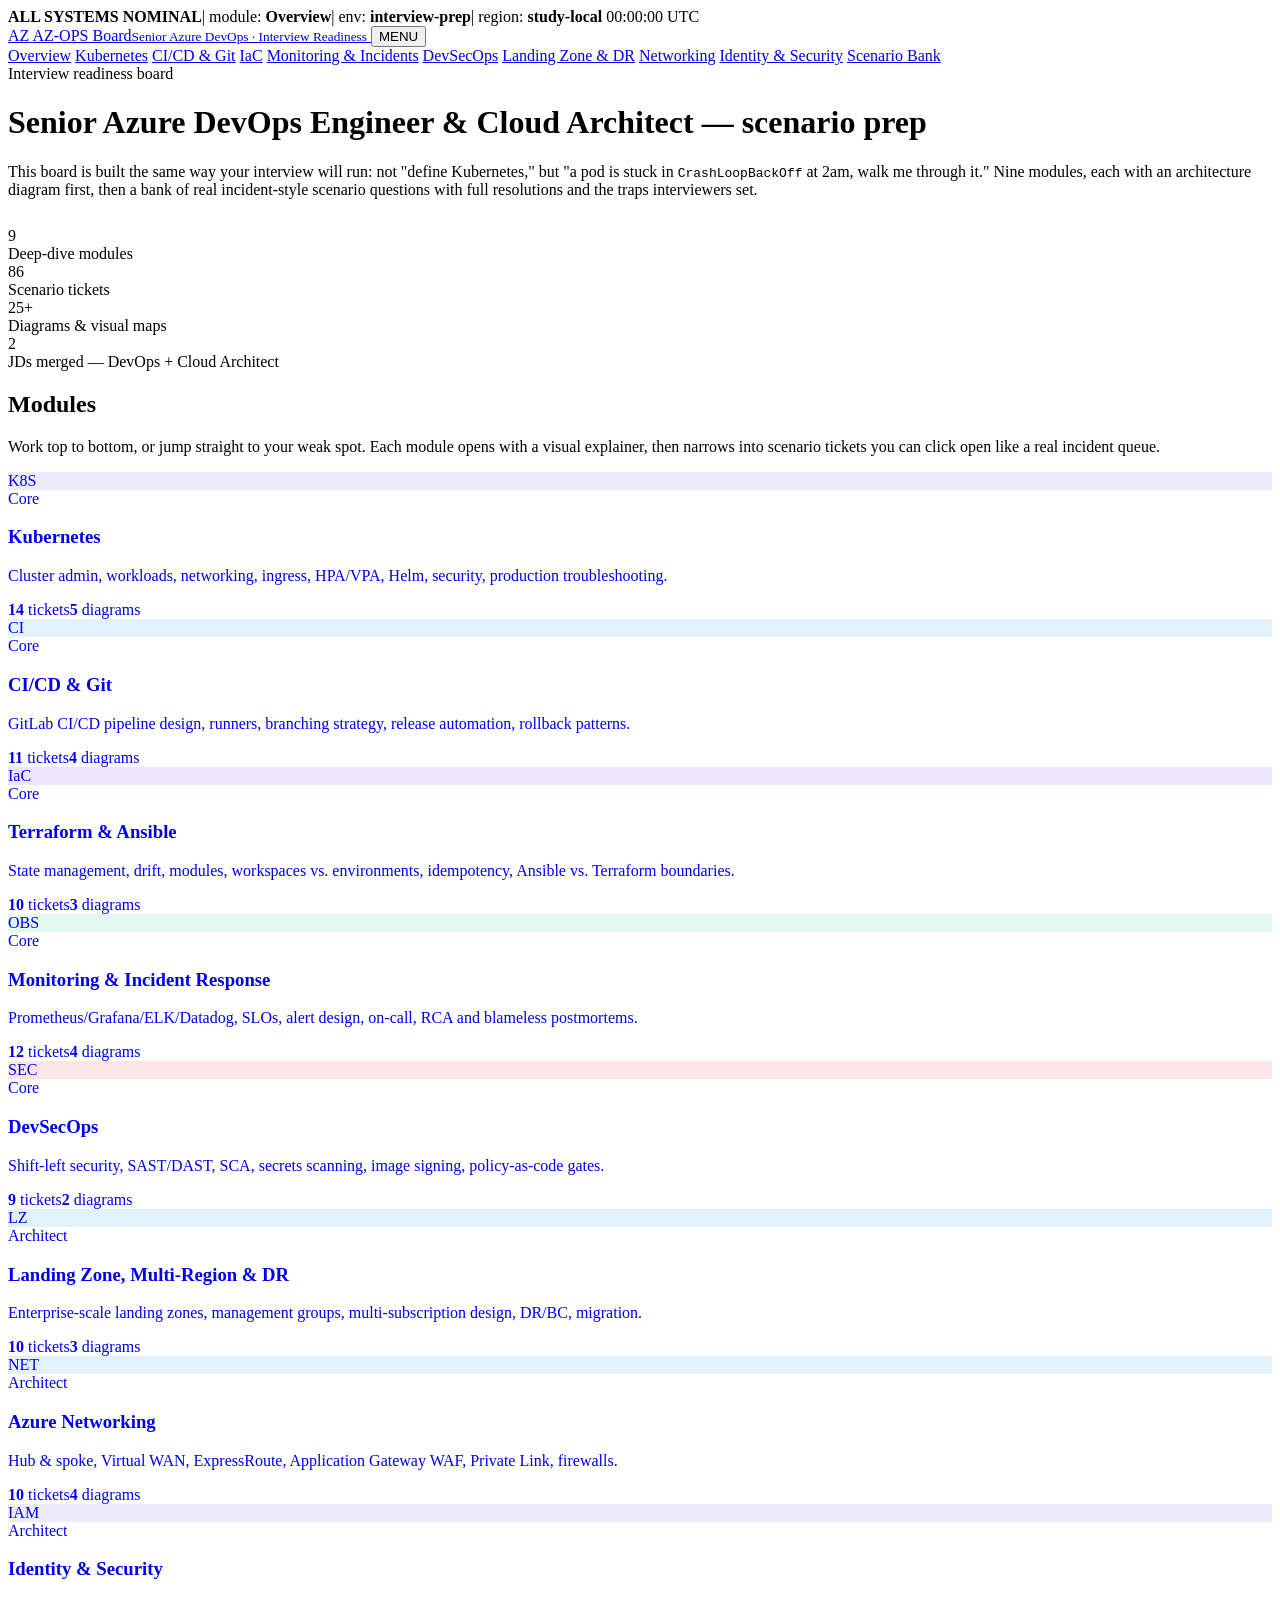
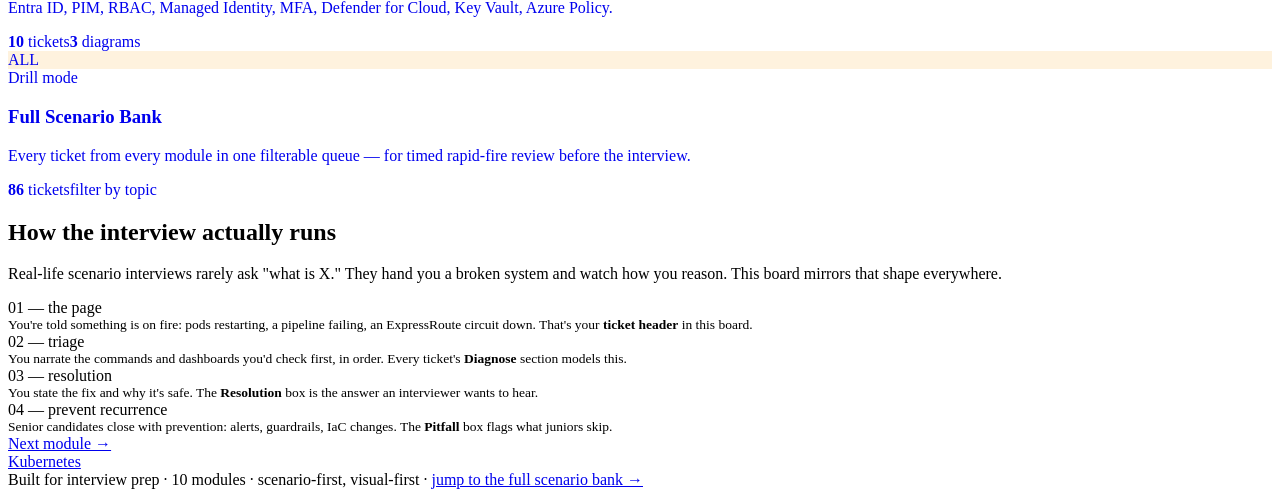
==== index.html @ 0ca9db98 "Add files via upload" ====
<!doctype html>
<html lang="en">
<head>
<meta charset="utf-8">
<meta name="viewport" content="width=device-width, initial-scale=1">
<title>Overview · AZ-OPS Readiness Board</title>
<meta name="description" content="Scenario-based interview prep for Senior Azure DevOps / Cloud Architect roles — Kubernetes, CI/CD, IaC, monitoring, incident response, DevSecOps and Azure architecture.">
<link rel="stylesheet" href="assets/style.css">
</head>
<body>
<header class="site-header">
  <div class="statusbar">
      <span class="dot"></span><b>ALL SYSTEMS NOMINAL</b><span class="sep">|</span>
      <span>module: <b>Overview</b></span><span class="sep">|</span>
      <span>env: <b>interview-prep</b></span><span class="sep">|</span>
      <span>region: <b>study-local</b></span>
      <span class="fill"></span>
      <span data-live-clock>00:00:00 UTC</span>
    </div>
  <div class="header-inner">
    <a class="brand" href="index.html">
      <span class="mark">AZ</span>
      <span>AZ-OPS Board<small>Senior Azure DevOps &middot; Interview Readiness</small></span>
    </a>
    <button class="nav-toggle" aria-label="Toggle navigation">MENU</button>
    <nav class="main-nav">
        <a href="index.html" class="active">Overview</a>
        <a href="kubernetes.html">Kubernetes</a>
        <a href="cicd-git.html">CI/CD & Git</a>
        <a href="iac.html">IaC</a>
        <a href="monitoring-incident.html">Monitoring & Incidents</a>
        <a href="devsecops.html">DevSecOps</a>
        <a href="azure-landing-zone.html">Landing Zone & DR</a>
        <a href="azure-networking.html">Networking</a>
        <a href="azure-identity-security.html">Identity & Security</a>
        <a href="scenarios.html">Scenario Bank</a>
    </nav>
  </div>
</header>
<main>
<div class="shell page-hero">
  <div class="eyebrow"><span class="dot"></span> Interview readiness board</div>
  <h1>Senior Azure DevOps Engineer &amp; Cloud Architect — scenario prep</h1>
  <p class="lede">This board is built the same way your interview will run: not "define Kubernetes," but "a pod is stuck in <code>CrashLoopBackOff</code> at 2am, walk me through it." Nine modules, each with an architecture diagram first, then a bank of real incident-style scenario questions with full resolutions and the traps interviewers set.</p>

  <div class="stat-strip" style="margin-top:28px;">
    <div class="stat"><div class="n">9</div><div class="l">Deep-dive modules</div></div>
    <div class="stat"><div class="n">86</div><div class="l">Scenario tickets</div></div>
    <div class="stat"><div class="n">25+</div><div class="l">Diagrams &amp; visual maps</div></div>
    <div class="stat"><div class="n">2</div><div class="l">JDs merged — DevOps + Cloud Architect</div></div>
  </div>
</div>

<div class="shell section">
  <div class="section-head">
    <div>
      <h2>Modules</h2>
      <p class="section-desc">Work top to bottom, or jump straight to your weak spot. Each module opens with a visual explainer, then narrows into scenario tickets you can click open like a real incident queue.</p>
    </div>
  </div>

  <div class="grid grid-3">

    <a class="topic-card" href="kubernetes.html" style="text-decoration:none;">
      <div class="glow" style="background:var(--k8s);"></div>
      <div class="row1"><div class="icn" style="background:rgba(139,123,240,0.15); color:var(--k8s);">K8S</div><span class="tag violet">Core</span></div>
      <h3>Kubernetes</h3>
      <p>Cluster admin, workloads, networking, ingress, HPA/VPA, Helm, security, production troubleshooting.</p>
      <div class="meta"><span><b>14</b> tickets</span><span><b>5</b> diagrams</span></div>
    </a>

    <a class="topic-card" href="cicd-git.html" style="text-decoration:none;">
      <div class="glow" style="background:var(--azure);"></div>
      <div class="row1"><div class="icn" style="background:rgba(63,169,245,0.15); color:var(--azure);">CI</div><span class="tag blue">Core</span></div>
      <h3>CI/CD &amp; Git</h3>
      <p>GitLab CI/CD pipeline design, runners, branching strategy, release automation, rollback patterns.</p>
      <div class="meta"><span><b>11</b> tickets</span><span><b>4</b> diagrams</span></div>
    </a>

    <a class="topic-card" href="iac.html" style="text-decoration:none;">
      <div class="glow" style="background:var(--terraform);"></div>
      <div class="row1"><div class="icn" style="background:rgba(123,91,224,0.15); color:var(--terraform);">IaC</div><span class="tag violet">Core</span></div>
      <h3>Terraform &amp; Ansible</h3>
      <p>State management, drift, modules, workspaces vs. environments, idempotency, Ansible vs. Terraform boundaries.</p>
      <div class="meta"><span><b>10</b> tickets</span><span><b>3</b> diagrams</span></div>
    </a>

    <a class="topic-card" href="monitoring-incident.html" style="text-decoration:none;">
      <div class="glow" style="background:var(--green);"></div>
      <div class="row1"><div class="icn" style="background:rgba(53,211,153,0.15); color:var(--green);">OBS</div><span class="tag green">Core</span></div>
      <h3>Monitoring &amp; Incident Response</h3>
      <p>Prometheus/Grafana/ELK/Datadog, SLOs, alert design, on-call, RCA and blameless postmortems.</p>
      <div class="meta"><span><b>12</b> tickets</span><span><b>4</b> diagrams</span></div>
    </a>

    <a class="topic-card" href="devsecops.html" style="text-decoration:none;">
      <div class="glow" style="background:var(--red);"></div>
      <div class="row1"><div class="icn" style="background:rgba(240,85,90,0.15); color:var(--red);">SEC</div><span class="tag red">Core</span></div>
      <h3>DevSecOps</h3>
      <p>Shift-left security, SAST/DAST, SCA, secrets scanning, image signing, policy-as-code gates.</p>
      <div class="meta"><span><b>9</b> tickets</span><span><b>2</b> diagrams</span></div>
    </a>

    <a class="topic-card" href="azure-landing-zone.html" style="text-decoration:none;">
      <div class="glow" style="background:var(--azure);"></div>
      <div class="row1"><div class="icn" style="background:rgba(63,169,245,0.15); color:var(--azure);">LZ</div><span class="tag blue">Architect</span></div>
      <h3>Landing Zone, Multi-Region &amp; DR</h3>
      <p>Enterprise-scale landing zones, management groups, multi-subscription design, DR/BC, migration.</p>
      <div class="meta"><span><b>10</b> tickets</span><span><b>3</b> diagrams</span></div>
    </a>

    <a class="topic-card" href="azure-networking.html" style="text-decoration:none;">
      <div class="glow" style="background:var(--azure);"></div>
      <div class="row1"><div class="icn" style="background:rgba(63,169,245,0.15); color:var(--azure);">NET</div><span class="tag blue">Architect</span></div>
      <h3>Azure Networking</h3>
      <p>Hub &amp; spoke, Virtual WAN, ExpressRoute, Application Gateway WAF, Private Link, firewalls.</p>
      <div class="meta"><span><b>10</b> tickets</span><span><b>4</b> diagrams</span></div>
    </a>

    <a class="topic-card" href="azure-identity-security.html" style="text-decoration:none;">
      <div class="glow" style="background:var(--k8s);"></div>
      <div class="row1"><div class="icn" style="background:rgba(139,123,240,0.15); color:var(--k8s);">IAM</div><span class="tag violet">Architect</span></div>
      <h3>Identity &amp; Security</h3>
      <p>Entra ID, PIM, RBAC, Managed Identity, MFA, Defender for Cloud, Key Vault, Azure Policy.</p>
      <div class="meta"><span><b>10</b> tickets</span><span><b>3</b> diagrams</span></div>
    </a>

    <a class="topic-card" href="scenarios.html" style="text-decoration:none;">
      <div class="glow" style="background:var(--amber);"></div>
      <div class="row1"><div class="icn" style="background:rgba(245,166,35,0.15); color:var(--amber);">ALL</div><span class="tag amber">Drill mode</span></div>
      <h3>Full Scenario Bank</h3>
      <p>Every ticket from every module in one filterable queue — for timed rapid-fire review before the interview.</p>
      <div class="meta"><span><b>86</b> tickets</span><span>filter by topic</span></div>
    </a>

  </div>
</div>

<div class="shell section">
  <div class="section-head"><div><h2>How the interview actually runs</h2>
  <p class="section-desc">Real-life scenario interviews rarely ask "what is X." They hand you a broken system and watch how you reason. This board mirrors that shape everywhere.</p></div></div>

  <div class="grid grid-4">
    <div class="panel panel-pad">
      <div class="panel-title">01 — the page</div>
      <p class="text-dim" style="font-size:13.5px; margin:0;">You're told something is on fire: pods restarting, a pipeline failing, an ExpressRoute circuit down. That's your <strong>ticket header</strong> in this board.</p>
    </div>
    <div class="panel panel-pad">
      <div class="panel-title">02 — triage</div>
      <p class="text-dim" style="font-size:13.5px; margin:0;">You narrate the commands and dashboards you'd check first, in order. Every ticket's <strong>Diagnose</strong> section models this.</p>
    </div>
    <div class="panel panel-pad">
      <div class="panel-title">03 — resolution</div>
      <p class="text-dim" style="font-size:13.5px; margin:0;">You state the fix and why it's safe. The <strong>Resolution</strong> box is the answer an interviewer wants to hear.</p>
    </div>
    <div class="panel panel-pad">
      <div class="panel-title">04 — prevent recurrence</div>
      <p class="text-dim" style="font-size:13.5px; margin:0;">Senior candidates close with prevention: alerts, guardrails, IaC changes. The <strong>Pitfall</strong> box flags what juniors skip.</p>
    </div>
  </div>
</div>

</main>
<div class="shell">
  <div class="module-nav">
    <div></div>
    <a href="kubernetes.html" class="next"><div class="lbl">Next module &rarr;</div><div class="ttl">Kubernetes</div></a>
    </div>
</div>
<footer class="site-footer">
  Built for interview prep &middot; 10 modules &middot; scenario-first, visual-first &middot; <a href="scenarios.html">jump to the full scenario bank &rarr;</a>
</footer>
<script src="assets/main.js"></script>
</body>
</html>
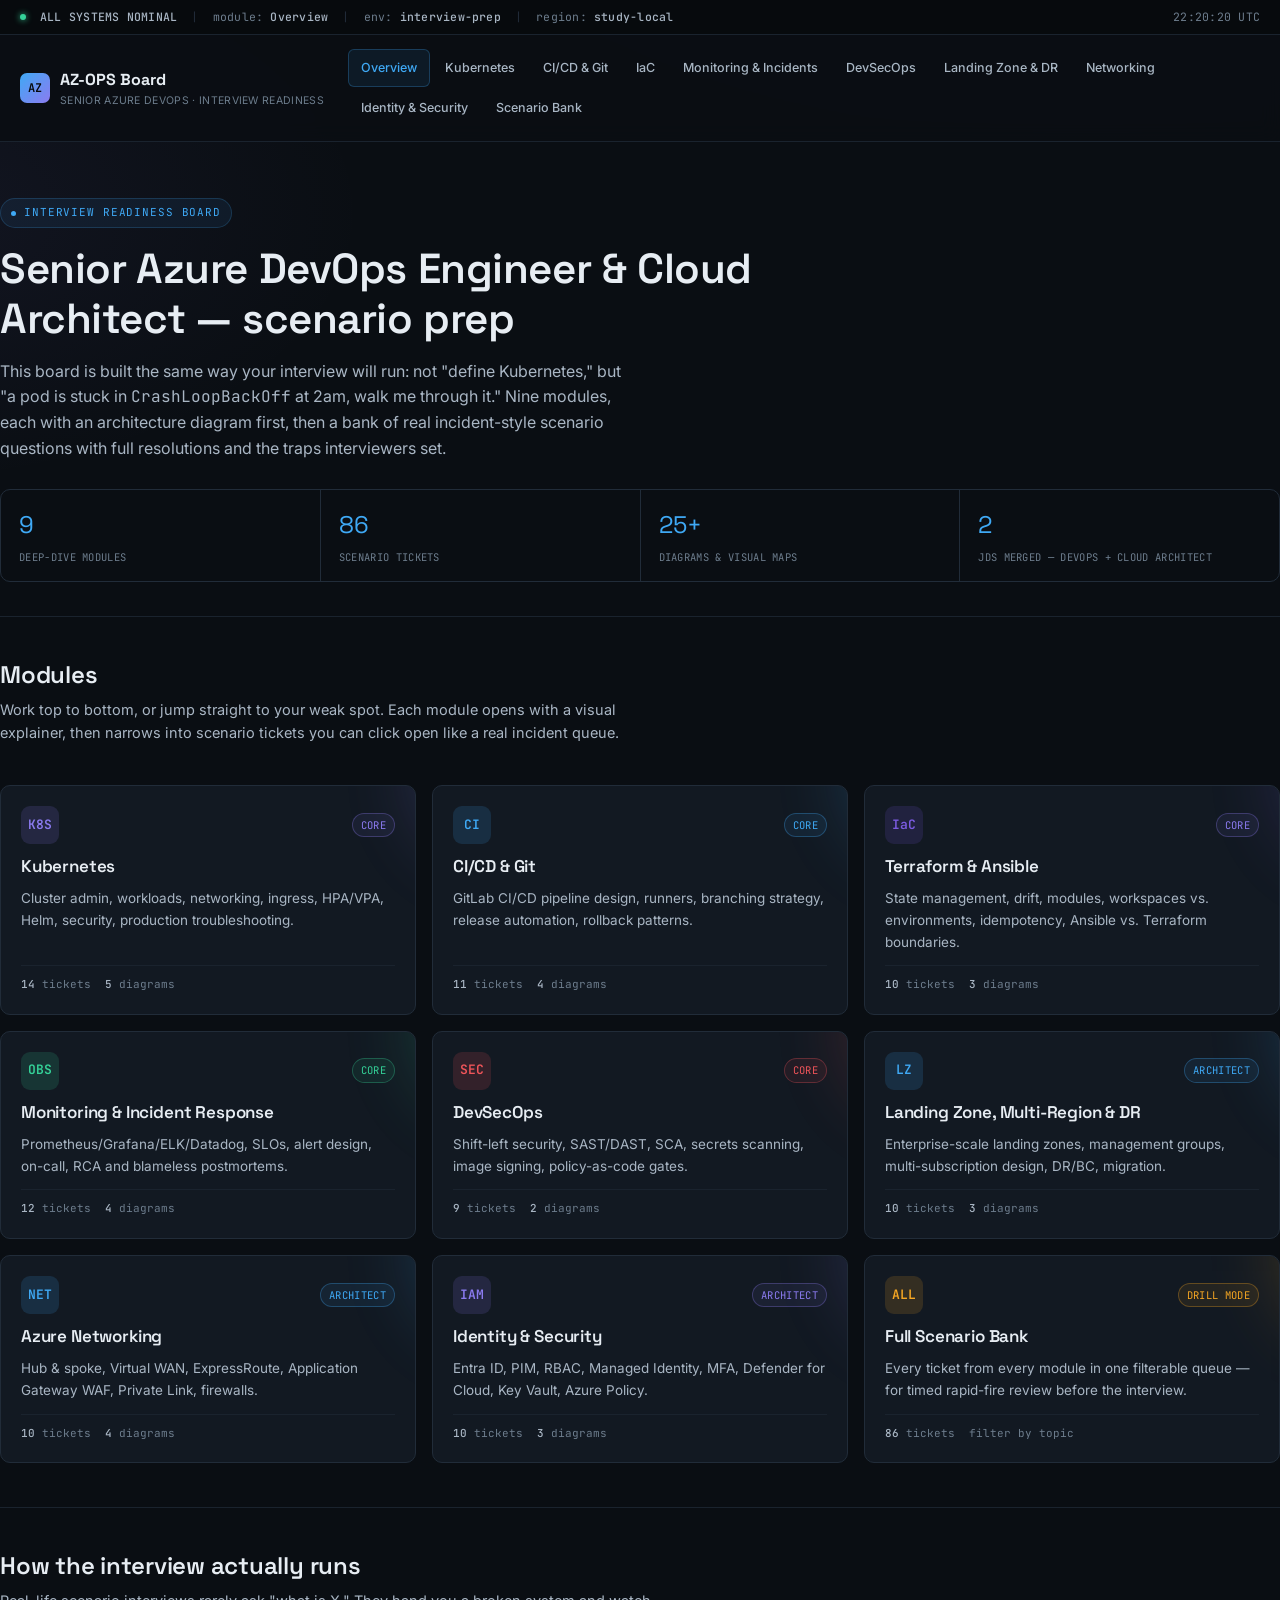
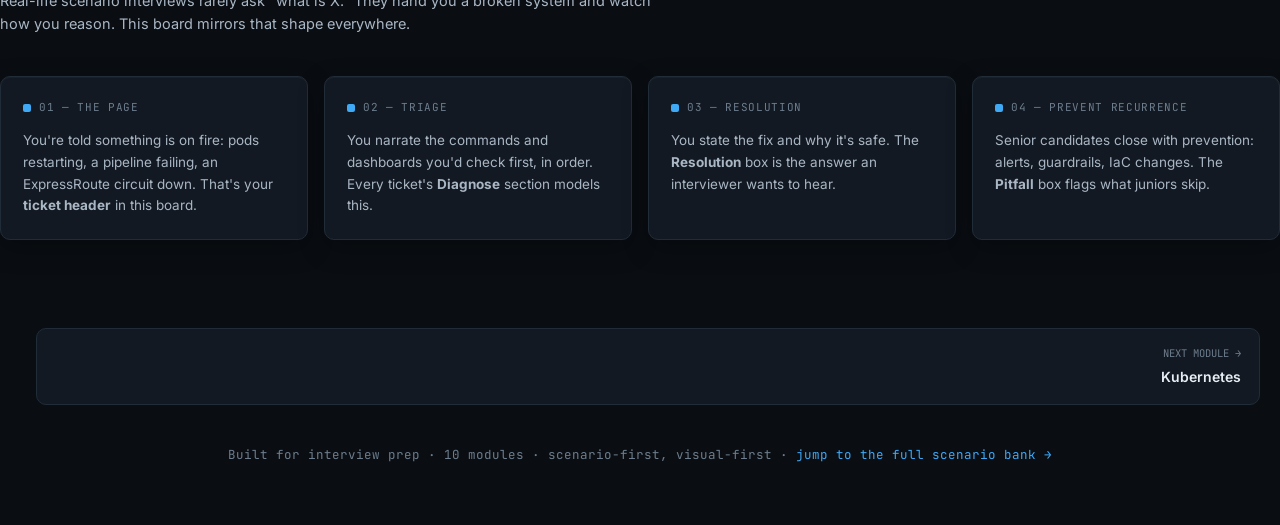
==== commit 8846e748: "Update stylesheet and script links to relative paths" ====
--- a/index.html
+++ b/index.html
@@ -5,7 +5,7 @@
 <meta name="viewport" content="width=device-width, initial-scale=1">
 <title>Overview · AZ-OPS Readiness Board</title>
 <meta name="description" content="Scenario-based interview prep for Senior Azure DevOps / Cloud Architect roles — Kubernetes, CI/CD, IaC, monitoring, incident response, DevSecOps and Azure architecture.">
-<link rel="stylesheet" href="assets/style.css">
+<link rel="stylesheet" href="./assets/style.css">
 </head>
 <body>
 <header class="site-header">
@@ -170,6 +170,6 @@
 <footer class="site-footer">
   Built for interview prep &middot; 10 modules &middot; scenario-first, visual-first &middot; <a href="scenarios.html">jump to the full scenario bank &rarr;</a>
 </footer>
-<script src="assets/main.js"></script>
+<script src="./assets/main.js"></script>
 </body>
 </html>
--- a/assets/style.css
+++ b/assets/style.css
@@ -0,0 +1,281 @@
+/* =====================================================================
+   AZ-OPS READINESS BOARD — shared design system
+   Theme: night operations console. The interview is scenario-based
+   ("what do you do when X breaks"), so the whole UI borrows the visual
+   language of the tools this JD is actually about: status boards,
+   incident tickets, topology maps, pipeline runs.
+   ===================================================================== */
+
+@import url('https://fonts.googleapis.com/css2?family=Space+Grotesk:wght@500;600;700&family=Inter:wght@400;500;600;700&family=JetBrains+Mono:wght@400;500;600&display=swap');
+
+:root{
+  --bg:            #0a0e13;
+  --bg-raised:     #0f151c;
+  --panel:         #121922;
+  --panel-2:       #161f2a;
+  --border:        #212c39;
+  --border-soft:   #1a232e;
+  --text:          #e7edf3;
+  --text-dim:      #a9b6c4;
+  --text-mute:     #6d7d8d;
+
+  --azure:         #3fa9f5;
+  --azure-dim:     #1f5f8f;
+  --k8s:           #8b7bf0;
+  --k8s-dim:       #4b3f96;
+  --terraform:     #7b5be0;
+  --green:         #35d399;
+  --amber:         #f5a623;
+  --red:           #f0555a;
+  --sev1:          #f0555a;
+  --sev2:          #f5a623;
+  --sev3:          #3fa9f5;
+
+  --font-display:  'Space Grotesk', sans-serif;
+  --font-body:     'Inter', sans-serif;
+  --font-mono:     'JetBrains Mono', monospace;
+
+  --radius:        10px;
+  --radius-sm:     6px;
+  --shadow-panel:  0 1px 0 rgba(255,255,255,0.03) inset, 0 8px 24px rgba(0,0,0,0.35);
+}
+
+*,*::before,*::after{ box-sizing:border-box; }
+html{ scroll-behavior:smooth; }
+@media (prefers-reduced-motion: reduce){
+  html{ scroll-behavior:auto; }
+  *{ animation-duration:0.001ms !important; animation-iteration-count:1 !important; transition-duration:0.001ms !important; }
+}
+
+body{
+  margin:0;
+  background:
+    radial-gradient(1200px 600px at 85% -10%, rgba(63,169,245,0.08), transparent 60%),
+    radial-gradient(900px 500px at -10% 10%, rgba(139,123,240,0.07), transparent 55%),
+    var(--bg);
+  color:var(--text);
+  font-family:var(--font-body);
+  font-size:15px;
+  line-height:1.6;
+  -webkit-font-smoothing:antialiased;
+}
+
+a{ color:inherit; text-decoration:none; }
+img,svg{ max-width:100%; display:block; }
+code, .mono{ font-family:var(--font-mono); }
+
+h1,h2,h3,h4{ font-family:var(--font-display); font-weight:600; line-height:1.2; margin:0; letter-spacing:-0.01em; }
+
+::selection{ background:var(--azure-dim); color:#fff; }
+
+/* Top status bar — a persistent "monitoring header" strip on every page. */
+.statusbar{
+  display:flex; align-items:center; gap:14px;
+  padding:8px 20px;
+  background:#070a0d;
+  border-bottom:1px solid var(--border-soft);
+  font-family:var(--font-mono);
+  font-size:11.5px;
+  color:var(--text-mute);
+  letter-spacing:.02em;
+  overflow-x:auto;
+  white-space:nowrap;
+}
+.statusbar .dot{ width:6px; height:6px; border-radius:50%; background:var(--green); box-shadow:0 0 6px var(--green); flex:none; }
+.statusbar .sep{ color:var(--border); }
+.statusbar .fill{ flex:1; }
+.statusbar b{ color:var(--text-dim); font-weight:500; }
+
+/* Header / primary nav */
+.site-header{
+  position:sticky; top:0; z-index:50;
+  background:rgba(10,14,19,0.9);
+  backdrop-filter:blur(10px);
+  border-bottom:1px solid var(--border-soft);
+}
+.header-inner{
+  max-width:1280px; margin:0 auto;
+  display:flex; align-items:center; gap:24px;
+  padding:14px 20px;
+}
+.brand{ display:flex; align-items:center; gap:10px; font-family:var(--font-display); font-weight:700; font-size:16px; color:var(--text); flex:none; }
+.brand .mark{
+  width:30px; height:30px; border-radius:7px;
+  background:linear-gradient(135deg, var(--azure), var(--k8s));
+  display:flex; align-items:center; justify-content:center;
+  font-family:var(--font-mono); font-size:12px; font-weight:600; color:#06090c;
+}
+.brand small{ display:block; font-family:var(--font-body); font-weight:400; font-size:10.5px; color:var(--text-mute); letter-spacing:.03em; text-transform:uppercase; }
+
+.nav-toggle{ display:none; margin-left:auto; background:none; border:1px solid var(--border); color:var(--text-dim); border-radius:var(--radius-sm); padding:8px 10px; font-family:var(--font-mono); font-size:12px; cursor:pointer; }
+
+.main-nav{ display:flex; flex-wrap:wrap; gap:2px; margin-left:auto; }
+.main-nav a{
+  padding:8px 12px; border-radius:var(--radius-sm);
+  font-size:12.5px; color:var(--text-dim); font-weight:500;
+  border:1px solid transparent;
+}
+.main-nav a:hover{ color:var(--text); background:var(--panel); border-color:var(--border-soft); }
+.main-nav a.active{ color:var(--azure); background:rgba(63,169,245,0.09); border-color:rgba(63,169,245,0.25); }
+
+@media (max-width:1080px){
+  .main-nav{ display:none; width:100%; order:3; flex-direction:column; padding-top:10px; }
+  .main-nav.open{ display:flex; }
+  .nav-toggle{ display:block; }
+  .header-inner{ flex-wrap:wrap; }
+}
+
+/* Layout shells */
+.shell{ max-width:1280px; margin:0 auto; padding:0 20px; }
+.page-hero{ padding:56px 0 34px; border-bottom:1px solid var(--border-soft); }
+.eyebrow{
+  display:inline-flex; align-items:center; gap:8px;
+  font-family:var(--font-mono); font-size:11px; letter-spacing:.08em; text-transform:uppercase;
+  color:var(--azure); background:rgba(63,169,245,0.08); border:1px solid rgba(63,169,245,0.2);
+  padding:5px 10px; border-radius:100px; margin-bottom:16px;
+}
+.eyebrow .dot{ width:5px; height:5px; border-radius:50%; background:var(--azure); }
+.page-hero h1{ font-size:clamp(28px,4vw,42px); max-width:820px; }
+.page-hero p.lede{ margin-top:14px; max-width:640px; color:var(--text-dim); font-size:16px; }
+
+.section{ padding:44px 0; border-bottom:1px solid var(--border-soft); }
+.section:last-of-type{ border-bottom:none; }
+.section-head{ display:flex; align-items:flex-end; justify-content:space-between; gap:20px; margin-bottom:26px; flex-wrap:wrap; }
+.section-head h2{ font-size:24px; }
+.section-head .num{ font-family:var(--font-mono); color:var(--text-mute); font-size:12px; }
+.section-desc{ color:var(--text-dim); max-width:680px; margin-top:8px; font-size:14.5px; }
+
+/* Panels / cards */
+.panel{ background:var(--panel); border:1px solid var(--border); border-radius:var(--radius); box-shadow:var(--shadow-panel); }
+.panel-pad{ padding:22px; }
+.panel-title{ display:flex; align-items:center; gap:8px; font-family:var(--font-mono); font-size:11px; text-transform:uppercase; letter-spacing:.06em; color:var(--text-mute); margin-bottom:14px; }
+.panel-title::before{ content:''; width:8px; height:8px; border-radius:2px; background:var(--azure); flex:none; }
+
+.grid{ display:grid; gap:16px; }
+.grid-2{ grid-template-columns:repeat(2,1fr); }
+.grid-3{ grid-template-columns:repeat(3,1fr); }
+.grid-4{ grid-template-columns:repeat(4,1fr); }
+@media (max-width:900px){ .grid-2,.grid-3,.grid-4{ grid-template-columns:1fr; } }
+@media (min-width:901px) and (max-width:1180px){ .grid-4{ grid-template-columns:repeat(2,1fr); } }
+
+/* Topic cards on the hub */
+.topic-card{ position:relative; background:var(--panel); border:1px solid var(--border); border-radius:var(--radius); padding:20px; display:flex; flex-direction:column; gap:12px; overflow:hidden; transition:transform .15s ease, border-color .15s ease; }
+.topic-card:hover{ transform:translateY(-3px); border-color:var(--azure-dim); }
+.topic-card .glow{ position:absolute; inset:-40% -40% auto auto; width:160px; height:160px; border-radius:50%; filter:blur(40px); opacity:.25; pointer-events:none; }
+.topic-card .row1{ display:flex; align-items:center; justify-content:space-between; }
+.topic-card .icn{ width:38px; height:38px; border-radius:9px; display:flex; align-items:center; justify-content:center; font-family:var(--font-mono); font-weight:600; font-size:13px; }
+.topic-card h3{ font-size:17px; }
+.topic-card p{ color:var(--text-dim); font-size:13.5px; margin:0; flex:1; }
+.topic-card .meta{ display:flex; gap:14px; font-family:var(--font-mono); font-size:11px; color:var(--text-mute); padding-top:10px; border-top:1px solid var(--border-soft); }
+.topic-card .meta b{ color:var(--text-dim); font-weight:500; }
+.progress-track{ height:4px; border-radius:2px; background:var(--border-soft); overflow:hidden; }
+.progress-fill{ height:100%; border-radius:2px; }
+
+/* Tag pills */
+.tag{ display:inline-flex; align-items:center; gap:5px; font-family:var(--font-mono); font-size:10.5px; padding:3px 8px; border-radius:100px; border:1px solid var(--border); color:var(--text-dim); background:var(--bg-raised); text-transform:uppercase; letter-spacing:.03em; }
+.tag.blue{ color:var(--azure); border-color:rgba(63,169,245,0.3); background:rgba(63,169,245,0.08); }
+.tag.violet{ color:var(--k8s); border-color:rgba(139,123,240,0.3); background:rgba(139,123,240,0.08); }
+.tag.green{ color:var(--green); border-color:rgba(53,211,153,0.3); background:rgba(53,211,153,0.08); }
+.tag.amber{ color:var(--amber); border-color:rgba(245,166,35,0.3); background:rgba(245,166,35,0.08); }
+.tag.red{ color:var(--red); border-color:rgba(240,85,90,0.3); background:rgba(240,85,90,0.08); }
+
+/* INCIDENT TICKETS — signature element. Every scenario Q&A is framed as
+   a real ops ticket: severity, the interview question as the reported
+   symptom, then an expandable resolution styled like an RCA writeup. */
+.ticket{ border:1px solid var(--border); border-left:3px solid var(--sev3); background:var(--panel); border-radius:var(--radius-sm); margin-bottom:12px; overflow:hidden; }
+.ticket[data-sev="1"]{ border-left-color:var(--sev1); }
+.ticket[data-sev="2"]{ border-left-color:var(--sev2); }
+.ticket[data-sev="3"]{ border-left-color:var(--sev3); }
+
+.ticket-head{ display:flex; align-items:center; gap:12px; padding:14px 16px; cursor:pointer; user-select:none; }
+.ticket-head:hover{ background:var(--panel-2); }
+.ticket-id{ font-family:var(--font-mono); font-size:11px; color:var(--text-mute); flex:none; width:76px; }
+.sev-badge{ font-family:var(--font-mono); font-size:10px; padding:2px 7px; border-radius:4px; flex:none; font-weight:600; letter-spacing:.03em; }
+.sev-badge.s1{ background:rgba(240,85,90,0.15); color:var(--sev1); }
+.sev-badge.s2{ background:rgba(245,166,35,0.15); color:var(--sev2); }
+.sev-badge.s3{ background:rgba(63,169,245,0.15); color:var(--sev3); }
+.ticket-q{ flex:1; font-size:14.5px; font-weight:500; color:var(--text); }
+.ticket-chev{ flex:none; color:var(--text-mute); transition:transform .18s ease; font-size:12px; }
+.ticket.open .ticket-chev{ transform:rotate(90deg); color:var(--azure); }
+
+.ticket-body{ display:none; padding:0 16px 20px 16px; border-top:1px solid var(--border-soft); }
+.ticket.open .ticket-body{ display:block; }
+.ticket-body .sub{ font-family:var(--font-mono); font-size:10.5px; text-transform:uppercase; letter-spacing:.06em; color:var(--text-mute); margin:16px 0 8px; }
+.ticket-body p{ margin:6px 0; color:var(--text-dim); font-size:14px; }
+.ticket-body ul{ margin:6px 0; padding-left:18px; color:var(--text-dim); font-size:14px; }
+.ticket-body li{ margin:4px 0; }
+.ticket-body strong{ color:var(--text); }
+.ticket-body pre{ background:#070a0d; border:1px solid var(--border-soft); border-radius:var(--radius-sm); padding:12px 14px; overflow-x:auto; font-size:12.5px; color:#c9e3f5; margin:8px 0; }
+.ticket-tags{ display:flex; gap:6px; flex-wrap:wrap; margin-top:14px; }
+.resolution-box{ margin-top:12px; padding:12px 14px; border-radius:var(--radius-sm); background:rgba(53,211,153,0.06); border:1px solid rgba(53,211,153,0.2); }
+.resolution-box .sub{ color:var(--green); margin-top:0; }
+.pitfall-box{ margin-top:12px; padding:12px 14px; border-radius:var(--radius-sm); background:rgba(240,85,90,0.06); border:1px solid rgba(240,85,90,0.2); }
+.pitfall-box .sub{ color:var(--red); margin-top:0; }
+
+.ticket-filterbar{ display:flex; gap:8px; flex-wrap:wrap; margin-bottom:18px; }
+.filter-btn{ font-family:var(--font-mono); font-size:11px; padding:6px 12px; border-radius:100px; border:1px solid var(--border); background:var(--bg-raised); color:var(--text-dim); cursor:pointer; }
+.filter-btn.active{ border-color:var(--azure); color:var(--azure); background:rgba(63,169,245,0.08); }
+
+/* Diagram frames (SVG containers) */
+.diagram-frame{ background:var(--bg-raised); border:1px solid var(--border); border-radius:var(--radius); padding:18px; overflow-x:auto; }
+.diagram-frame svg{ min-width:640px; }
+.diagram-caption{ font-size:12.5px; color:var(--text-mute); margin-top:10px; font-family:var(--font-mono); }
+.legend{ display:flex; gap:16px; flex-wrap:wrap; margin-top:12px; font-size:11.5px; color:var(--text-dim); font-family:var(--font-mono); }
+.legend span{ display:inline-flex; align-items:center; gap:6px; }
+.legend i{ width:10px; height:10px; border-radius:3px; display:inline-block; }
+
+/* Comparison tables */
+.tbl-wrap{ overflow-x:auto; border:1px solid var(--border); border-radius:var(--radius); }
+table.cmp{ width:100%; border-collapse:collapse; font-size:13.5px; min-width:560px; }
+table.cmp th{ text-align:left; font-family:var(--font-mono); font-size:11px; text-transform:uppercase; letter-spacing:.04em; color:var(--text-mute); background:var(--bg-raised); padding:10px 14px; border-bottom:1px solid var(--border); }
+table.cmp td{ padding:11px 14px; border-bottom:1px solid var(--border-soft); color:var(--text-dim); vertical-align:top; }
+table.cmp tr:last-child td{ border-bottom:none; }
+table.cmp td strong{ color:var(--text); }
+table.cmp tr:hover td{ background:rgba(255,255,255,0.015); }
+
+/* Command / snippet blocks */
+.snippet{ background:#070a0d; border:1px solid var(--border-soft); border-radius:var(--radius-sm); padding:14px 16px; font-family:var(--font-mono); font-size:12.5px; color:#c9e3f5; overflow-x:auto; margin:10px 0; white-space:pre; }
+.snippet .c{ color:#5d7284; }
+.snippet .k{ color:#8b7bf0; }
+.snippet .s{ color:#35d399; }
+
+/* Callouts */
+.callout{ display:flex; gap:12px; padding:14px 16px; border-radius:var(--radius-sm); border:1px solid var(--border); background:var(--panel-2); margin:14px 0; }
+.callout .ico{ flex:none; width:26px; height:26px; border-radius:6px; display:flex; align-items:center; justify-content:center; font-family:var(--font-mono); font-size:12px; font-weight:700; }
+.callout.tip .ico{ background:rgba(53,211,153,0.15); color:var(--green); }
+.callout.warn .ico{ background:rgba(245,166,35,0.15); color:var(--amber); }
+.callout.trap .ico{ background:rgba(240,85,90,0.15); color:var(--red); }
+.callout p{ margin:0; font-size:13.5px; color:var(--text-dim); }
+.callout strong{ color:var(--text); }
+
+/* Stat strip */
+.stat-strip{ display:flex; gap:0; border:1px solid var(--border); border-radius:var(--radius); overflow:hidden; flex-wrap:wrap; }
+.stat{ flex:1; min-width:120px; padding:16px 18px; border-right:1px solid var(--border); }
+.stat:last-child{ border-right:none; }
+.stat .n{ font-family:var(--font-display); font-size:24px; color:var(--azure); }
+.stat .l{ font-family:var(--font-mono); font-size:10.5px; text-transform:uppercase; color:var(--text-mute); margin-top:4px; letter-spacing:.03em; }
+
+/* Checklist */
+.checklist{ list-style:none; margin:0; padding:0; display:flex; flex-direction:column; gap:8px; }
+.checklist li{ display:flex; gap:10px; align-items:flex-start; font-size:13.5px; color:var(--text-dim); }
+.checklist li::before{ content:'✓'; flex:none; width:18px; height:18px; border-radius:5px; background:rgba(53,211,153,0.12); color:var(--green); font-size:11px; display:flex; align-items:center; justify-content:center; margin-top:1px; }
+
+/* Footer */
+.site-footer{ padding:40px 0 60px; text-align:center; color:var(--text-mute); font-size:12.5px; font-family:var(--font-mono); }
+.site-footer a{ color:var(--azure); }
+
+/* Prev/next module nav */
+.module-nav{ display:flex; justify-content:space-between; gap:16px; margin-top:44px; flex-wrap:wrap; }
+.module-nav a{ flex:1; min-width:220px; padding:16px 18px; border:1px solid var(--border); border-radius:var(--radius); background:var(--panel); }
+.module-nav a:hover{ border-color:var(--azure-dim); }
+.module-nav .lbl{ font-family:var(--font-mono); font-size:10.5px; color:var(--text-mute); text-transform:uppercase; }
+.module-nav .ttl{ margin-top:4px; font-weight:600; font-size:14px; }
+.module-nav .next{ text-align:right; }
+
+.text-dim{ color:var(--text-dim); }
+.text-mute{ color:var(--text-mute); }
+
+/* Scenario bank subheadings between grouped ticket sections */
+.bank-subhead{ display:flex; align-items:center; gap:10px; font-family:var(--font-display); font-size:16px; color:var(--text); margin:34px 0 12px; padding-top:20px; border-top:1px solid var(--border-soft); }
+.bank-subhead:first-of-type{ border-top:none; padding-top:0; margin-top:6px; }
+.bank-subhead .dot{ width:9px; height:9px; border-radius:50%; display:inline-block; }
